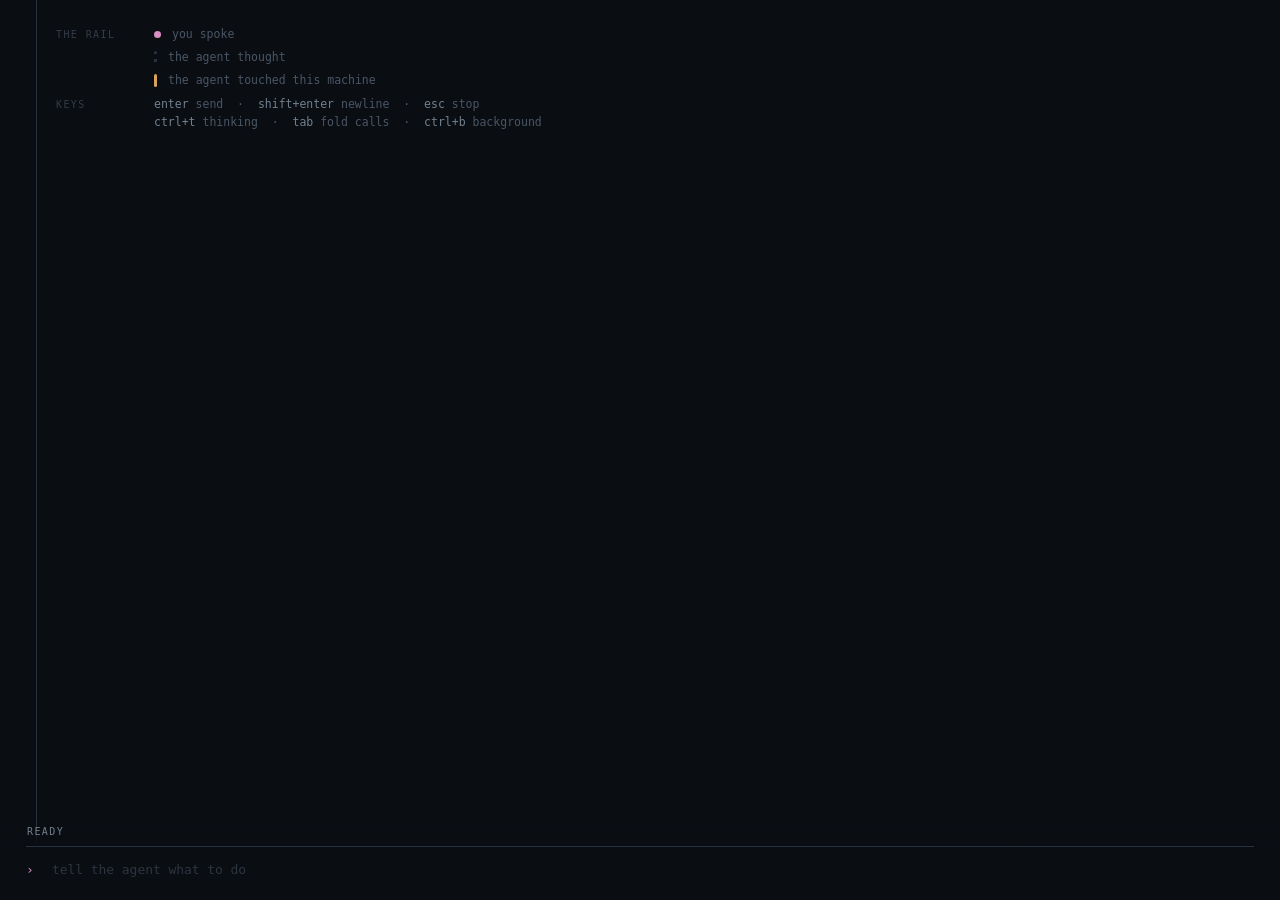
==== go/frontends/bridge/ui/index.html @ f27d3645 "feat(bridge): had claude build demo GUI - WIP" ====
<!doctype html>
<html lang="en">
<head>
<meta charset="utf-8">
<meta name="viewport" content="width=device-width,initial-scale=1">
<meta http-equiv="Content-Security-Policy"
      content="default-src 'none'; script-src 'self' 'unsafe-eval'; style-src 'self'; img-src 'self' data:; connect-src 'none'">
<title>CuaCode</title>
<link rel="stylesheet" href="app.css">
</head>
<body>
  <main id="feed" class="feed" tabindex="-1"></main>

  <footer class="bar">
    <div class="status" id="status"></div>
    <div class="entry">
      <span class="caret" id="caret">&rsaquo;</span>
      <textarea id="input" rows="1" spellcheck="false" autocomplete="off"
                placeholder="tell the agent what to do"></textarea>
    </div>
  </footer>

  <script src="fixture.js"></script>
  <script src="app.js"></script>
</body>
</html>
---- go/frontends/bridge/ui/app.css ----
/* Two media on one surface.
 *
 * The agent's prose is a document: a reading face, a measure, room to breathe.
 * Everything the machine says — what it thought, what it touched, how it went —
 * is an instrument: mono, small, tabular, tight. The user's own messages belong
 * to the instrument half, because a message to an agent is a command, and the
 * one thing a feed has to make obvious is who is speaking.
 *
 * The rail down the left gutter is the signature. It runs unbroken through the
 * whole session, and each block's segment says what kind of time that was:
 * a dot where the human spoke, a dashed line while the agent thought, a solid
 * bar while it was touching this machine. A failed batch leaves its bar red, so
 * a run is searchable by scanning one three-pixel column. */

:root {
  /* Ground: cold and layered rather than black, so a raised surface can be
     raised without a border doing all the work. */
  --ground:   #0a0d12;
  --surface:  #10151d;
  --rail:     #27313f;
  --rule:     #263040;

  --ink:      #c6ced9;
  --ink-dim:  #71808f;
  --ink-mute: #4a5666;
  --ink-lit:  #e8eef6;

  /* deck's semantic hues, pulled down in saturation to sit on a blue ground
     without vibrating against it. Each one still means what it means there. */
  --you:      #d98fc4;  /* the human */
  --amber:    #d9a15c;  /* a batch of calls, while it is still running */
  --amber-lit:#f2c078;
  --cyan:     #5ec8ce;  /* tools that move the machine */
  --blue:     #7fa8f0;  /* tools that look at it */
  --mauve:    #a98fc4;  /* everything else */
  --ok:       #7fc98a;
  --ok-lit:   #a6e5ae;
  --fail:     #e8615f;
  --fail-lit: #ff8b89;
  --code:     #f0b183;

  --mono: ui-monospace, "SF Mono", "Cascadia Mono", "JetBrains Mono", Menlo, Consolas, monospace;
  --read: ui-serif, "New York", "Iowan Old Style", Georgia, "Times New Roman", serif;

  --gutter: 30px;   /* the rail's column */
  --rail-x: 10px;   /* where the line sits inside it */
  --gap:    16px;   /* between blocks; the rail spans it, so the line is unbroken */
  --pad:    26px;
  --measure: 800px; /* one column, so a tool name and its result stay adjacent */
}

* { box-sizing: border-box; }

html, body {
  height: 100%;
  margin: 0;
  background: var(--ground);
  color: var(--ink);
  font: 13px/1.55 var(--mono);
  overflow: hidden;
  -webkit-font-smoothing: antialiased;
  font-variant-numeric: tabular-nums;
}

/* ================================================================= the feed */

.feed {
  height: 100%;
  padding: 26px var(--pad) 140px;
  overflow-y: auto;
  overflow-x: hidden;
  outline: none;
  overflow-anchor: none;
  contain: strict;
  /* Instant, never eased. A feed that is being written to has to land where the
     text is the moment the text arrives; a smooth scroll animates the reader
     toward a position the stream has already left, so the view is permanently a
     few hundred milliseconds behind the thing it is following. */
  scroll-behavior: auto;
  overscroll-behavior: contain;
  -webkit-overflow-scrolling: auto;
  scrollbar-width: thin;
  scrollbar-color: var(--rail) transparent;

  background-image: linear-gradient(var(--rail), var(--rail));
  background-repeat: no-repeat;
  background-size: 1px 100%;
  background-position: calc(var(--pad) + var(--rail-x)) 0;
  background-attachment: local;
}
.feed::-webkit-scrollbar { width: 10px; }
.feed::-webkit-scrollbar-thumb { background: var(--rail); border-radius: 5px; }
.feed::-webkit-scrollbar-thumb:hover { background: var(--rule); }
.feed::-webkit-scrollbar-track { background: transparent; }

/* ================================================================= the rail */

.b {
  position: relative;
  margin: 0 0 var(--gap);
  padding-left: var(--gutter);
  /* No content-visibility here, deliberately. Skipping offscreen blocks needs
     contain-intrinsic-size: auto <len> to remember what each one measured, and
     where that is unsupported every offscreen block collapses to nothing, which
     keeps it offscreen — a feed that empties itself the moment it outgrows the
     window. The feed stays cheap the way it already was: text is appended to an
     existing node rather than re-rendered, so what is already on screen costs
     nothing to keep there. */
  max-width: var(--measure);
}

/* A block marks its own stretch of the rail by painting over it. Nothing here
   reaches past the block's own box, because nothing can. */
.b::before {
  content: "";
  position: absolute;
  left: var(--rail-x);
  top: 0;
  bottom: 0;
  width: 1px;
}

/* A thought is not an action, so its stretch is drawn but not solid. The gaps
   are painted in the ground colour: they have to cover the rail underneath, or
   the dashes would sit on a continuous line and read as solid. */
.b.think::before {
  background: repeating-linear-gradient(
    to bottom, var(--ink-mute) 0 3px, var(--ground) 3px 8px);
}

/* The human spoke here. */
.b.user::after {
  content: "";
  position: absolute;
  left: calc(var(--rail-x) - 3px);
  top: 7px;
  width: 7px;
  height: 7px;
  border-radius: 50%;
  background: var(--you);
}

/* Runtime text, which is neither party talking. */
.b.notice::after {
  content: "";
  position: absolute;
  left: calc(var(--rail-x) - 4px);
  top: 8px;
  width: 9px;
  height: 1px;
  background: var(--ink-mute);
}

/* The machine was being touched for exactly this stretch. Amber and breathing
   while the batch is open; once it closes the colour is the verdict, and a
   failed run stays findable by scrolling past its red. */
.b.calls::before {
  left: calc(var(--rail-x) - 1px);
  width: 3px;
  border-radius: 2px;
  background: var(--ok);
}
.b.calls.open::before { background: var(--amber); animation: breathe 1.9s ease-in-out infinite; }
.b.calls.failed::before { background: var(--fail); }

@keyframes breathe { 0%, 100% { opacity: 0.45; } 50% { opacity: 1; } }

/* ================================================ what the human said */

.b.user {
  color: var(--ink-lit);
  font-size: 13.5px;
  white-space: pre-wrap;
  word-break: break-word;
  letter-spacing: -0.005em;
}

/* ================================================ what the agent thought */

.b.think { color: var(--ink-dim); font-size: 12px; }

.b.think .head {
  font-size: 10px;
  letter-spacing: 0.14em;
  text-transform: uppercase;
  color: var(--ink-mute);
  cursor: default;
  user-select: none;
  padding: 1px 0;
}
.b.think .head:hover { color: var(--ink-dim); }
.b.think .head .cost { letter-spacing: 0.06em; }
.b.think .body {
  white-space: pre-wrap;
  word-break: break-word;
  margin-top: 5px;
  max-width: 74ch;
}
.b.think.folded .body { display: none; }

/* ================================================ what the agent said */

/* The one place on the surface that is a document rather than a readout. */
.b.prose .body {
  font: 15px/1.62 var(--read);
  color: var(--ink);
  max-width: 68ch;
  white-space: pre-wrap;
  word-break: break-word;
  letter-spacing: 0.002em;
}
.b.prose strong { color: var(--ink-lit); font-weight: 600; }
.b.prose em { font-style: italic; }
.b.prose code {
  font: 12.5px/1.4 var(--mono);
  color: var(--code);
  letter-spacing: -0.01em;
}
.b.prose pre {
  font: 12px/1.5 var(--mono);
  background: var(--surface);
  border: 1px solid var(--rail);
  border-left: 2px solid var(--rule);
  border-radius: 0 4px 4px 0;
  padding: 11px 13px;
  margin: 11px 0;
  overflow-x: auto;
  white-space: pre;
  color: var(--ink);
}
.b.prose pre code { color: inherit; font-size: inherit; }

/* ================================================ what the agent did */

.b.calls .head {
  display: flex;
  gap: 12px;
  align-items: baseline;
  font-size: 10px;
  letter-spacing: 0.14em;
  text-transform: uppercase;
  color: var(--amber);
  cursor: default;
  user-select: none;
  padding-bottom: 6px;
}
.b.calls.failed .head { color: var(--fail); }
.b.calls:not(.open):not(.failed) .head { color: var(--ink-mute); }
.b.calls .head .clock {
  margin-left: auto;
  text-transform: none;
  letter-spacing: 0.06em;
  color: var(--ink-mute);
}
.b.calls.folded .rows { display: none; }

.b.calls .rows {
  border-left: 1px solid var(--rail);
  padding-left: 12px;
}

.row {
  display: grid;
  grid-template-columns: 104px minmax(0, 1fr) auto;
  gap: 14px;
  align-items: baseline;
  padding: 2.5px 0;
  font-size: 12px;
}
.row .name { color: var(--mauve); white-space: nowrap; overflow: hidden; text-overflow: ellipsis; }
.row .name.drive { color: var(--cyan); }
.row .name.look  { color: var(--blue); }
.row .arg { color: var(--ink-dim); white-space: nowrap; overflow: hidden; text-overflow: ellipsis; }

/* The result column is the answer to the only question a row asks. */
.row .res { color: var(--ink-mute); transition: color 500ms ease-out; }
.row.ok   .res { color: var(--ok); }
.row.fail .res { color: var(--fail); }
.row.lit.ok   .res { color: var(--ok-lit); }
.row.lit.fail .res { color: var(--fail-lit); }

.row .note {
  grid-column: 2 / -1;
  color: var(--fail);
  font-size: 11.5px;
  line-height: 1.45;
  white-space: pre-wrap;
  word-break: break-word;
  padding: 2px 0 4px;
  opacity: 0.9;
}

/* ================================================================ notices */

.b.notice {
  font-size: 11px;
  letter-spacing: 0.05em;
  color: var(--ink-mute);
}
.b.notice.warn { color: var(--amber); }
.b.notice.err  { color: var(--fail); }
.b.notice.call { color: var(--ink-dim); }

.b.resumed {
  font-size: 10px;
  letter-spacing: 0.18em;
  text-transform: uppercase;
  color: var(--ink-mute);
  border-top: 1px solid var(--rail);
  padding-top: 8px;
  margin-top: 4px;
}

/* ========================================================== the empty state */

/* First run shows the legend for the rail, because the rail is the one thing on
   screen that has to be learned, and there is no better time to teach it than
   when there is nothing else to look at. */
.b.hint { color: var(--ink-mute); font-size: 11.5px; }
.b.hint dl {
  display: grid;
  grid-template-columns: 82px 1fr;
  gap: 7px 16px;
  margin: 0;
  align-items: baseline;
}
.b.hint dt {
  font-size: 10px;
  letter-spacing: 0.14em;
  text-transform: uppercase;
  color: var(--ink-mute);
  opacity: 0.65;
}
.b.hint dd { margin: 0; }
.b.hint .legend { display: grid; gap: 5px; }
.b.hint .legend span { display: flex; align-items: center; gap: 11px; }
.b.hint .legend i {
  display: inline-block;
  width: 3px;
  height: 13px;
  border-radius: 2px;
  flex: none;
}
.b.hint .legend .dot   { background: var(--you); width: 7px; height: 7px; border-radius: 50%; }
.b.hint .legend .think { background: repeating-linear-gradient(to bottom, var(--rail) 0 3px, transparent 3px 8px); }
.b.hint .legend .act   { background: var(--amber); }
.b.hint kbd {
  font: inherit;
  color: var(--ink-dim);
  background: none;
  padding: 0;
}

/* ================================================== the bar at the bottom */

.bar {
  position: fixed;
  left: 0; right: 0; bottom: 0;
  padding: 0 var(--pad) 20px;
  background: linear-gradient(to bottom, rgba(10, 13, 18, 0) 0, var(--ground) 22px);
}

.status {
  display: flex;
  align-items: center;
  gap: 18px;
  height: 22px;
  font-size: 10px;
  letter-spacing: 0.14em;
  text-transform: uppercase;
  color: var(--ink-mute);
  white-space: nowrap;
  overflow: hidden;
  padding: 0 1px 6px;
}
.status .state { color: var(--ink-dim); }
.status .state.busy { color: var(--amber); }
.status .state.err  { color: var(--fail); }
.status .fail { color: var(--fail); }
.status .gap { margin-left: auto; display: flex; align-items: center; gap: 9px; }

/* Segmented, not a smooth bar: a smooth bar is a web progress indicator and
   this is a reading off an instrument. */
.gauge { display: flex; gap: 2px; }
.gauge i {
  width: 4px;
  height: 8px;
  background: var(--rail);
  border-radius: 1px;
}
.gauge i.on { background: var(--cyan); }
.gauge.warm i.on { background: var(--amber); }
.gauge.hot  i.on { background: var(--fail); }

/* The prompt is a command line, not a form field: one rule, one caret, and the
   caret is the focus indicator. */
.entry {
  display: grid;
  grid-template-columns: 14px 1fr;
  gap: 12px;
  align-items: start;
  border-top: 1px solid var(--rail);
  padding-top: 13px;
  transition: border-color 160ms ease;
}
.entry:focus-within { border-top-color: var(--rule); }

.caret {
  color: var(--ink-mute);
  line-height: 1.55;
  transition: color 160ms ease;
}
.entry:focus-within .caret { color: var(--you); }

#input {
  background: none;
  border: 0;
  outline: none;
  resize: none;
  color: var(--ink-lit);
  font: 13px/1.55 var(--mono);
  letter-spacing: -0.005em;
  max-height: 32vh;
  overflow-y: auto;
  padding: 0;
}
#input::placeholder { color: var(--ink-mute); opacity: 0.55; }

/* ============================================================== responsive */

@media (max-width: 620px) {
  :root { --pad: 16px; --gutter: 24px; --rail-x: 7px; }
  .row { grid-template-columns: 84px minmax(0, 1fr) auto; gap: 10px; }
  .b.prose .body { font-size: 14.5px; }
  .b.hint dl { grid-template-columns: 1fr; gap: 4px 0; }
}

@media (prefers-reduced-motion: reduce) {
  .row .res { transition: none; }
  .b.calls.open::before { animation: none; opacity: 0.8; }
}
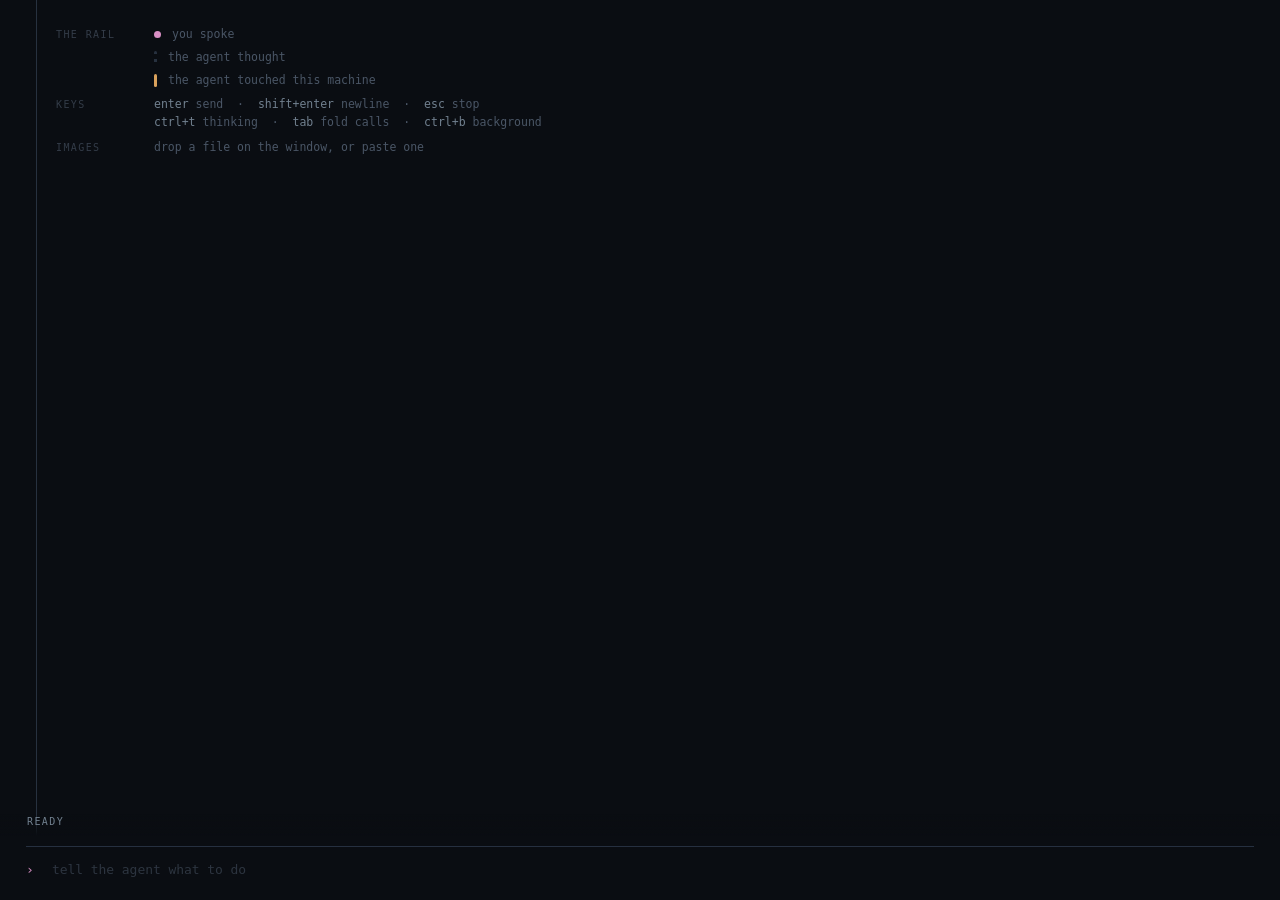
==== commit acacadb3: "feat(frontends): attach images in deck and bridge Both frontends take the same pictures, sharing cor" ====
--- a/go/frontends/bridge/ui/index.html
+++ b/go/frontends/bridge/ui/index.html
@@ -13,6 +13,7 @@
 
   <footer class="bar">
     <div class="status" id="status"></div>
+    <div class="tray" id="tray" hidden></div>
     <div class="entry">
       <span class="caret" id="caret">&rsaquo;</span>
       <textarea id="input" rows="1" spellcheck="false" autocomplete="off"
--- a/go/frontends/bridge/ui/app.css
+++ b/go/frontends/bridge/ui/app.css
@@ -426,6 +426,93 @@
 }
 #input::placeholder { color: var(--ink-mute); opacity: 0.55; }
 
+/* ====================================================== what is attached */
+
+/* The tray sits between the status line and the prompt, because that is the
+   order it reads in: what this machine is doing, what is riding on the next
+   message, then the message. Chips rather than a list — an attachment is one
+   object, and the thumbnail is the only part of it worth space. */
+.tray {
+  display: flex;
+  flex-wrap: wrap;
+  gap: 8px;
+  padding: 0 0 10px;
+}
+
+.chip {
+  display: flex;
+  align-items: center;
+  gap: 8px;
+  padding: 4px 4px 4px 5px;
+  border: 1px solid var(--rail);
+  border-radius: 4px;
+  background: var(--surface);
+  font-size: 11px;
+  color: var(--ink-dim);
+  max-width: 240px;
+}
+.chip img {
+  width: 26px;
+  height: 26px;
+  object-fit: cover;
+  border-radius: 2px;
+  display: block;
+}
+.chip .name {
+  overflow: hidden;
+  text-overflow: ellipsis;
+  white-space: nowrap;
+  color: var(--ink);
+}
+.chip .size { color: var(--ink-mute); }
+
+/* A button, because it does something. Kept quiet until the chip is under the
+   pointer: the tray is read far more often than it is edited. */
+.chip .x {
+  border: 0;
+  background: none;
+  color: var(--ink-mute);
+  font: inherit;
+  cursor: pointer;
+  padding: 0 4px;
+  opacity: 0;
+  transition: opacity 120ms ease, color 120ms ease;
+}
+.chip:hover .x, .chip .x:focus-visible { opacity: 1; }
+.chip .x:hover { color: var(--fail); }
+
+/* The window while a file is over it. A border rather than an overlay: an
+   overlay would cover the conversation the file is being dropped into. */
+body.dropping .entry { border-top-color: var(--you); }
+body.dropping .caret { color: var(--you); }
+
+/* What a sent message carried. Same thumbnails, on the human's side of the
+   rail, so a picture reads as part of what was said rather than as something
+   the agent produced. */
+.b.user .shots {
+  display: flex;
+  flex-wrap: wrap;
+  gap: 8px;
+  margin-top: 8px;
+}
+.b.user .shots img {
+  max-width: 190px;
+  max-height: 150px;
+  border-radius: 3px;
+  border: 1px solid var(--rail);
+  display: block;
+}
+/* A reopened conversation gets the names back and not the pictures — the
+   worker does not re-send megabytes to redraw a thumbnail — so the name is
+   what stands in for one. */
+.b.user .shots .named {
+  font-size: 11px;
+  color: var(--ink-dim);
+  border: 1px solid var(--rail);
+  border-radius: 3px;
+  padding: 4px 7px;
+}
+
 /* ============================================================== responsive */
 
 @media (max-width: 620px) {
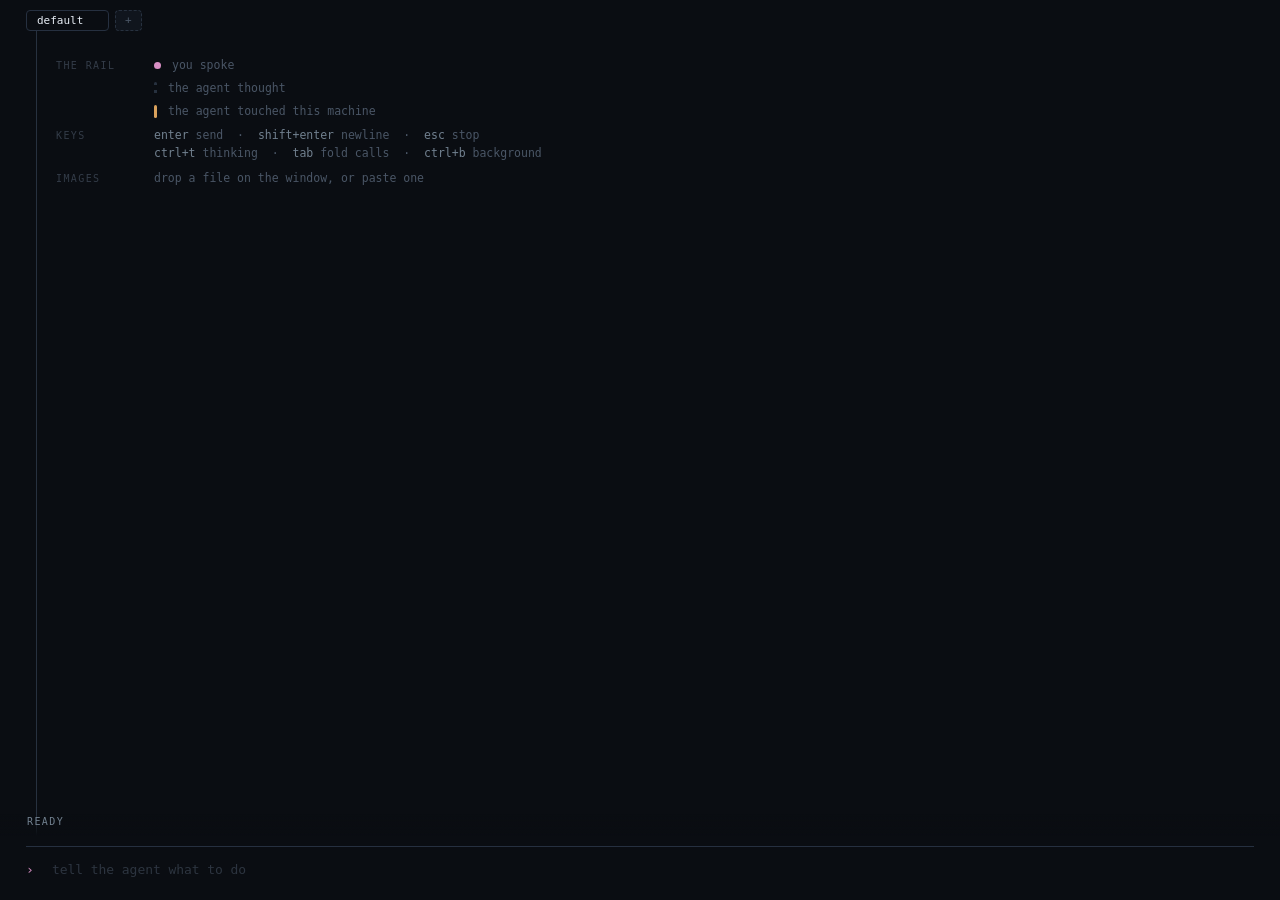
==== commit 9a39bc4a: "feat(bridge): workspace with multiple sessions The GUI ran one worker, so a second task meant closin" ====
--- a/go/frontends/bridge/ui/index.html
+++ b/go/frontends/bridge/ui/index.html
@@ -9,7 +9,8 @@
 <link rel="stylesheet" href="app.css">
 </head>
 <body>
-  <main id="feed" class="feed" tabindex="-1"></main>
+  <header class="tabs" id="tabs"></header>
+  <main id="workspace" class="workspace" tabindex="-1"></main>
 
   <footer class="bar">
     <div class="status" id="status"></div>
--- a/go/frontends/bridge/ui/app.css
+++ b/go/frontends/bridge/ui/app.css
@@ -1,7 +1,7 @@
 /* Two media on one surface.
  *
  * The agent's prose is a document: a reading face, a measure, room to breathe.
- * Everything the machine says — what it thought, what it touched, how it went —
+ * Everything the machine says - what it thought, what it touched, how it went -
  * is an instrument: mono, small, tabular, tight. The user's own messages belong
  * to the instrument half, because a message to an agent is a command, and the
  * one thing a feed has to make obvious is who is speaking.
@@ -62,9 +62,73 @@
   font-variant-numeric: tabular-nums;
 }
 
+body {
+  display: flex;
+  flex-direction: column;
+}
+
+/* ============================================================ the workspace */
+
+/* The tabs sit above the feed; the workspace is the scrollable middle. Each
+   session gets its own .feed inside it, and only the active one is shown. */
+.tabs {
+  flex: none;
+  display: flex;
+  align-items: center;
+  gap: 6px;
+  padding: 10px var(--pad) 0;
+  overflow-x: auto;
+  scrollbar-width: none;
+}
+.tabs::-webkit-scrollbar { display: none; }
+
+.tab {
+  display: flex;
+  align-items: center;
+  gap: 6px;
+  padding: 4px 8px 4px 10px;
+  border: 1px solid var(--rail);
+  border-radius: 4px;
+  background: var(--surface);
+  color: var(--ink-dim);
+  font: 11px/1 var(--mono);
+  cursor: pointer;
+  white-space: nowrap;
+  user-select: none;
+}
+.tab.active {
+  color: var(--ink-lit);
+  border-color: var(--rule);
+  background: var(--ground);
+}
+.tab-x {
+  border: 0;
+  background: none;
+  color: var(--ink-mute);
+  font: inherit;
+  cursor: pointer;
+  padding: 0 2px;
+  opacity: 0;
+  transition: opacity 120ms ease, color 120ms ease;
+}
+.tab:hover .tab-x, .tab-x:focus-visible { opacity: 1; }
+.tab-x:hover { color: var(--fail); }
+.tab.add {
+  border-style: dashed;
+  color: var(--ink-mute);
+  padding: 4px 9px;
+}
+.tab.add:hover { color: var(--ink-dim); border-color: var(--rule); }
+
+.workspace {
+  flex: 1;
+  min-height: 0;
+  position: relative;
+}
+
 /* ================================================================= the feed */
 
-.feed {
+.workspace .feed {
   height: 100%;
   padding: 26px var(--pad) 140px;
   overflow-y: auto;
@@ -88,10 +152,10 @@
   background-position: calc(var(--pad) + var(--rail-x)) 0;
   background-attachment: local;
 }
-.feed::-webkit-scrollbar { width: 10px; }
-.feed::-webkit-scrollbar-thumb { background: var(--rail); border-radius: 5px; }
-.feed::-webkit-scrollbar-thumb:hover { background: var(--rule); }
-.feed::-webkit-scrollbar-track { background: transparent; }
+.workspace .feed::-webkit-scrollbar { width: 10px; }
+.workspace .feed::-webkit-scrollbar-thumb { background: var(--rail); border-radius: 5px; }
+.workspace .feed::-webkit-scrollbar-thumb:hover { background: var(--rule); }
+.workspace .feed::-webkit-scrollbar-track { background: transparent; }
 
 /* ================================================================= the rail */
 
@@ -102,7 +166,7 @@
   /* No content-visibility here, deliberately. Skipping offscreen blocks needs
      contain-intrinsic-size: auto <len> to remember what each one measured, and
      where that is unsupported every offscreen block collapses to nothing, which
-     keeps it offscreen — a feed that empties itself the moment it outgrows the
+     keeps it offscreen - a feed that empties itself the moment it outgrows the
      window. The feed stays cheap the way it already was: text is appended to an
      existing node rather than re-rendered, so what is already on screen costs
      nothing to keep there. */
@@ -430,7 +494,7 @@
 
 /* The tray sits between the status line and the prompt, because that is the
    order it reads in: what this machine is doing, what is riding on the next
-   message, then the message. Chips rather than a list — an attachment is one
+   message, then the message. Chips rather than a list - an attachment is one
    object, and the thumbnail is the only part of it worth space. */
 .tray {
   display: flex;
@@ -502,8 +566,8 @@
   border: 1px solid var(--rail);
   display: block;
 }
-/* A reopened conversation gets the names back and not the pictures — the
-   worker does not re-send megabytes to redraw a thumbnail — so the name is
+/* A reopened conversation gets the names back and not the pictures - the
+   worker does not re-send megabytes to redraw a thumbnail - so the name is
    what stands in for one. */
 .b.user .shots .named {
   font-size: 11px;
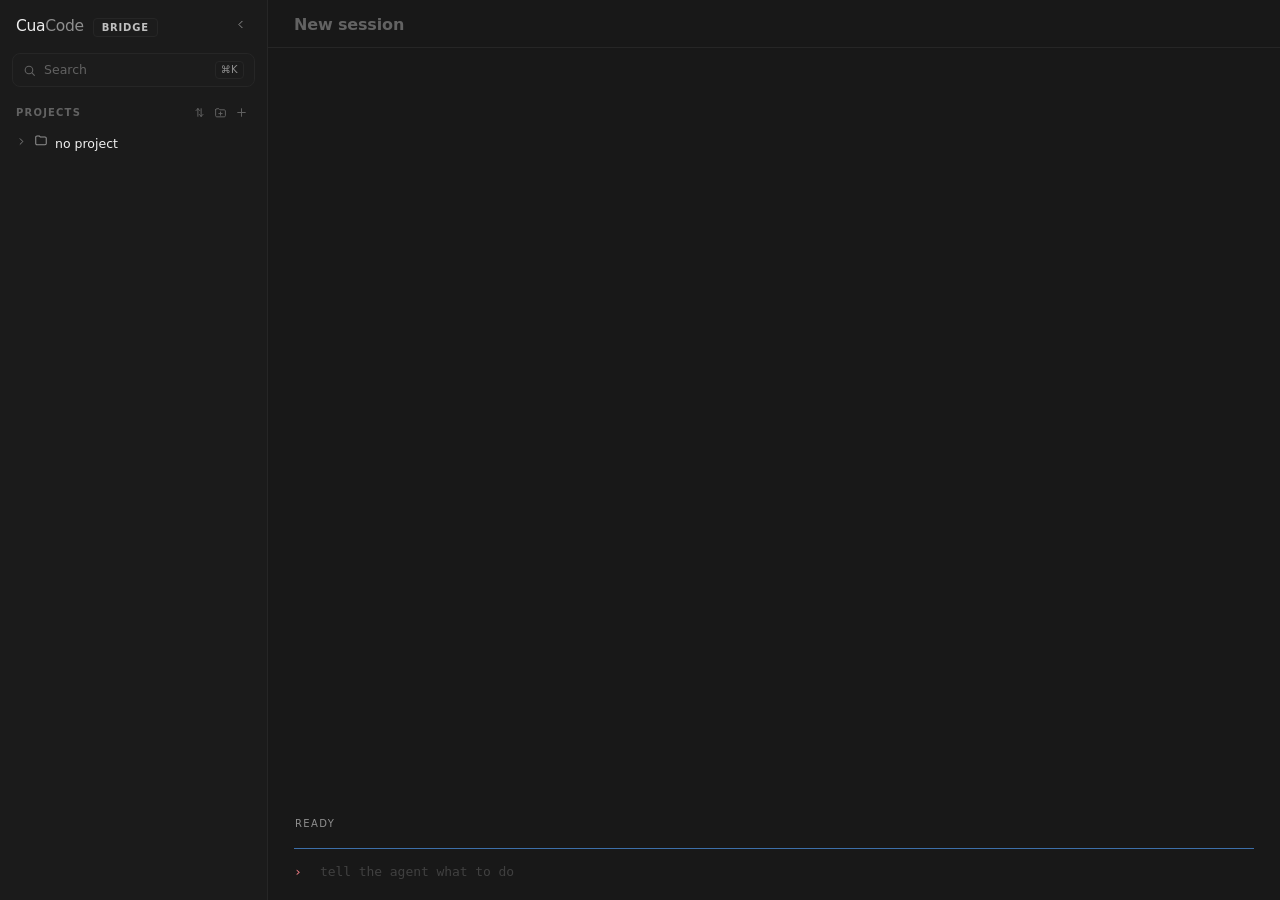
==== commit a5ee8a8e: "feat(bridge): project tree, palette, archive trash in the page The tab strip becomes a tree: session" ====
--- a/go/frontends/bridge/ui/index.html
+++ b/go/frontends/bridge/ui/index.html
@@ -9,18 +9,63 @@
 <link rel="stylesheet" href="app.css">
 </head>
 <body>
-  <header class="tabs" id="tabs"></header>
-  <main id="workspace" class="workspace" tabindex="-1"></main>
+  <aside class="side">
+    <div class="brand">
+      <span class="brand-word">Cua<em>Code</em></span>
+      <span class="pill">Bridge</span>
+      <button class="side-toggle" id="sidetoggle" title="collapse sidebar">
+        <svg viewBox="0 0 24 24"><path d="M15 6l-6 6 6 6"/></svg>
+      </button>
+    </div>
+    <div class="search" id="search" title="search - cmd+K">
+      <svg viewBox="0 0 24 24"><circle cx="11" cy="11" r="7"/><path d="M21 21l-4.5-4.5"/></svg>
+      <span class="search-word">Search</span>
+      <span class="kbd">&#8984;K</span>
+    </div>
+    <div class="secthead">
+      <span class="sectlabel">Projects</span>
+      <span class="secticons">
+        <button class="icon" id="projsort" title="sort sessions: recency / name">
+          <svg viewBox="0 0 24 24"><path d="M9 19V5M9 5L5.5 8.5M9 5l3.5 3.5"/><path d="M15 5v14M15 19l-3.5-3.5M15 19l3.5-3.5"/></svg>
+        </button>
+        <button class="icon" id="projadd" title="open project">
+          <svg viewBox="0 0 24 24"><path d="M3 7c0-1.1.9-2 2-2h4l2 2h8c1.1 0 2 .9 2 2v9c0 1.1-.9 2-2 2H5c-1.1 0-2-.9-2-2V7z"/><path d="M12 11v6M9 14h6"/></svg>
+        </button>
+        <button class="icon" id="projnew" title="new session">
+          <svg viewBox="0 0 24 24"><path d="M12 5v14M5 12h14"/></svg>
+        </button>
+      </span>
+    </div>
+    <nav class="tree" id="tree" aria-label="projects and sessions"></nav>
+  </aside>
 
-  <footer class="bar">
-    <div class="status" id="status"></div>
-    <div class="tray" id="tray" hidden></div>
-    <div class="entry">
-      <span class="caret" id="caret">&rsaquo;</span>
-      <textarea id="input" rows="1" spellcheck="false" autocomplete="off"
-                placeholder="tell the agent what to do"></textarea>
+  <main class="main">
+    <header class="top">
+      <span class="name" id="sessname"></span>
+      <span class="tag" id="project" hidden></span>
+    </header>
+    <div id="workspace" class="workspace" tabindex="-1"></div>
+    <footer class="bar">
+      <div class="status" id="status"></div>
+      <div class="tray" id="tray" hidden></div>
+      <div class="entry">
+        <span class="caret" id="caret">&rsaquo;</span>
+        <textarea id="input" rows="1" spellcheck="false" autocomplete="off"
+                  placeholder="tell the agent what to do"></textarea>
+      </div>
+    </footer>
+  </main>
+
+  <div class="veil" id="veil" hidden>
+    <div class="palette" role="dialog" aria-label="command palette">
+      <div class="p-find">
+        <svg viewBox="0 0 24 24"><circle cx="11" cy="11" r="7"/><path d="M21 21l-4.5-4.5"/></svg>
+        <input id="pq" placeholder="Search sessions, projects, actions" spellcheck="false" autocomplete="off">
+        <span class="kbd">esc</span>
+      </div>
+      <div class="p-rows" id="prows"></div>
     </div>
-  </footer>
+  </div>
 
   <script src="fixture.js"></script>
   <script src="app.js"></script>
--- a/go/frontends/bridge/ui/app.css
+++ b/go/frontends/bridge/ui/app.css
@@ -1,52 +1,45 @@
-/* Two media on one surface.
+/* Tokens and the chrome: sidebar, tree, status bar, tray, prompt.
  *
- * The agent's prose is a document: a reading face, a measure, room to breathe.
- * Everything the machine says - what it thought, what it touched, how it went -
- * is an instrument: mono, small, tabular, tight. The user's own messages belong
- * to the instrument half, because a message to an agent is a command, and the
- * one thing a feed has to make obvious is who is speaking.
- *
- * The rail down the left gutter is the signature. It runs unbroken through the
- * whole session, and each block's segment says what kind of time that was:
- * a dot where the human spoke, a dashed line while the agent thought, a solid
- * bar while it was touching this machine. A failed batch leaves its bar red, so
- * a run is searchable by scanning one three-pixel column. */
+ * The feed is deliberately bare. The previous chat design - the left-gutter
+ * rail, the serif document half, the instrument rows - was dropped, and no
+ * replacement design exists yet. Blocks render raw and carry machinery only:
+ * scroll, pin, fold, select. Each block keeps its kind as a class
+ * (.b.user/.prose/.think/.calls/.notice) so the next design can hook classes
+ * without touching app.js. */
 
 :root {
-  /* Ground: cold and layered rather than black, so a raised surface can be
-     raised without a border doing all the work. */
-  --ground:   #0a0d12;
-  --surface:  #10151d;
-  --rail:     #27313f;
-  --rule:     #263040;
-
-  --ink:      #c6ced9;
-  --ink-dim:  #71808f;
-  --ink-mute: #4a5666;
-  --ink-lit:  #e8eef6;
-
-  /* deck's semantic hues, pulled down in saturation to sit on a blue ground
-     without vibrating against it. Each one still means what it means there. */
-  --you:      #d98fc4;  /* the human */
-  --amber:    #d9a15c;  /* a batch of calls, while it is still running */
-  --amber-lit:#f2c078;
-  --cyan:     #5ec8ce;  /* tools that move the machine */
-  --blue:     #7fa8f0;  /* tools that look at it */
-  --mauve:    #a98fc4;  /* everything else */
-  --ok:       #7fc98a;
-  --ok-lit:   #a6e5ae;
-  --fail:     #e8615f;
-  --fail-lit: #ff8b89;
-  --code:     #f0b183;
-
+  /* Ground: four blacks a step apart. The sidebar sits a hair above the
+     canvas, a raised tile sits a hair under the border, and the hairline does
+     the separating. Nothing here is pure black; nothing here is warm. */
+  --bg:      #181818;  /* canvas */
+  --surface: #1b1b1b;  /* the sidebar, code, chips */
+  --raised:  #1c1c1c;  /* a resting tile, a pill */
+  --lit:     #232323;  /* what is being used right now */
+  --edge:    #262626;  /* every hairline and border */
+
+  --ink:      #e3e3e3;  /* text */
+  --ink-soft: #c0c0c0;  /* secondary text */
+  --ink-dim:  #8f8f8f;  /* labels, results, arguments */
+  --ink-mute: #626262;  /* chrome that must be felt rather than read */
+  --ink-max:  #f0f0f0;  /* what is active or emphasised */
+
+  /* One accent, and it belongs to interaction: focus, selection, volume.
+     Everything else on the surface is grey, or is a verdict. */
+  --accent: #3d6fa9;
+
+  /* Verdicts: the human is rose, a running batch is amber, good is green,
+     bad is red - the same red as the window's close light. */
+  --you:   #ef7d85;
+  --amber: #e0a35e;
+  --ok:    #42b06b;
+  --err:   #ff5c62;
+
+  --ui:   -apple-system, BlinkMacSystemFont, "SF Pro Text", "Segoe UI", system-ui, sans-serif;
   --mono: ui-monospace, "SF Mono", "Cascadia Mono", "JetBrains Mono", Menlo, Consolas, monospace;
-  --read: ui-serif, "New York", "Iowan Old Style", Georgia, "Times New Roman", serif;
-
-  --gutter: 30px;   /* the rail's column */
-  --rail-x: 10px;   /* where the line sits inside it */
-  --gap:    16px;   /* between blocks; the rail spans it, so the line is unbroken */
+
+  --side-w: 268px;  /* the sidebar */
+  --gap:    16px;   /* between blocks */
   --pad:    26px;
-  --measure: 800px; /* one column, so a tool name and its result stay adjacent */
 }
 
 * { box-sizing: border-box; }
@@ -54,7 +47,7 @@
 html, body {
   height: 100%;
   margin: 0;
-  background: var(--ground);
+  background: var(--bg);
   color: var(--ink);
   font: 13px/1.55 var(--mono);
   overflow: hidden;
@@ -64,62 +57,604 @@
 
 body {
   display: flex;
+  cursor: default;
+  /* Chrome is not a document: nothing outside the feed selects, so a drag
+     that starts on a label or a tile never grabs text. The feed hands it
+     back block by block, below. */
+  -webkit-user-select: none;
+  user-select: none;
+}
+
+::selection { background: rgba(61, 111, 169, 0.45); color: var(--ink-max); }
+
+/* ================================================================== sidebar */
+
+/* The chrome. The title row and the dock. */
+
+/* The rail: the sidebar collapsed to its icons. Set sizes only - 268px out,
+   88px in - and the user never drags a handle; below 800px the window forces
+   the rail, because the tree has no room to be a tree. 88 is not 76 for a
+   reason: the traffic lights (their park spot + the 10px inset from
+   titlebar_darwin.go) span to ~83px, and AppKit paints over the page - a
+   narrower rail clips them. */
+.side.rail { width: 88px; }
+.side.rail .brand-word, .side.rail .pill,
+.side.rail .secthead { display: none; }
+.side.rail .brand { padding: 12px 0 10px; justify-content: center; }
+/* Native lights park over the rail's top: the brand row becomes the lights
+   strip and the toggle drops below it - AppKit's buttons paint over the page,
+   so an overlap is a hidden toggle, not a layered one. */
+body.native .side.rail { position: relative; }
+body.native .side.rail .brand { height: 28px; padding: 0; }
+body.native .side.rail .side-toggle {
+  position: absolute;
+  top: 34px;
+  left: 50%;
+  transform: translateX(-50%);
+  margin: 0;
+}
+.side.rail .search { margin: 2px 8px 8px; padding: 7px; justify-content: center; }
+body.native .side.rail .search { margin-top: 26px; }  /* clears the toggle below the lights strip */
+.side.rail .search .search-word, .side.rail .search .kbd { display: none; }
+
+.railrow {
+  position: relative;
+  display: flex;
+  align-items: center;
+  justify-content: center;
+  width: calc(100% - 12px);
+  height: 34px;
+  margin: 1px 6px;
+  border: 0;
+  border-radius: 6px;
+  background: none;
+  color: var(--ink-dim);
+  cursor: pointer;
+  transition: background 120ms ease;
+}
+.railrow:hover { background: var(--raised); }
+.railrow.cur { color: var(--ink-max); background: var(--raised); }
+.railrow .ic svg { width: 16px; height: 16px; fill: none; stroke: currentColor; stroke-width: 1.8; stroke-linecap: round; stroke-linejoin: round; }
+.railrow .dot { position: absolute; right: 10px; top: 50%; transform: translateY(-50%); }
+
+/* The details editor: icon then name, with the tint swatches under them. The
+   tree is frozen while it is up. */
+.projedit {
+  display: flex;
+  flex-wrap: wrap;
+  gap: 4px;
+  margin: 1px 8px;
+  padding: 2px 4px;
+}
+.projedit input {
+  border: 1px solid var(--edge);
+  border-radius: 5px;
+  background: var(--raised);
+  color: var(--ink-max);
+  font: 400 12px/1.2 var(--ui);
+  padding: 4px 6px;
+  outline: none;
+  -webkit-user-select: text;
+  user-select: text;
+}
+.projedit input:focus { border-color: var(--lit); }
+.pe-icon { width: 34px; text-align: center; }
+.pe-name { flex: 1; min-width: 0; }
+.pe-swatches { flex-basis: 100%; display: flex; gap: 3px; padding: 1px 0 2px; }
+.pe-sw, .pe-up {
+  width: 16px;
+  height: 16px;
+  border: 1px solid transparent;
+  border-radius: 50%;
+  background: none;
+  cursor: pointer;
+  padding: 0;
+  display: grid;
+  place-items: center;
+}
+.pe-sw:hover, .pe-up:hover { border-color: var(--edge); }
+.pe-sw.sel { border-color: var(--ink-soft); }
+.pe-save, .pe-drop {
+  flex: none;
+  width: 20px;
+  height: 20px;
+  border: 0;
+  border-radius: 5px;
+  background: var(--raised);
+  color: var(--ink-dim);
+  cursor: pointer;
+  display: grid;
+  place-items: center;
+  align-self: center;
+}
+.pe-save svg, .pe-drop svg { width: 11px; height: 11px; fill: none; stroke: currentColor; stroke-width: 2; stroke-linecap: round; stroke-linejoin: round; }
+.pe-save:hover { color: var(--ok); }
+.pe-drop:hover { color: var(--err); }
+.pe-up {
+  color: var(--ink-mute);
+  overflow: hidden;
+  background-size: cover;
+  background-position: center;
+}
+.pe-up svg { width: 11px; height: 11px; fill: none; stroke: currentColor; stroke-width: 1.8; stroke-linecap: round; stroke-linejoin: round; }
+.pe-up:hover { color: var(--ink-soft); }
+
+/* The gradient circles: six two-stop ramps, the editor's default icons.
+   Muted on purpose - jewelry on the dark ground, not candy; same names as
+   the icon values ("grad:<n>"), an unknown number falls back to plain ink. */
+.projicon-grad { width: 15px; height: 15px; border-radius: 50%; flex: none; }
+.projicon-img { width: 15px; height: 15px; border-radius: 4px; flex: none; object-fit: cover; }
+.projicon-grad.grad-1, .pe-sw.grad-1 { background: linear-gradient(135deg, #c98052, #a34e46); }
+.projicon-grad.grad-2, .pe-sw.grad-2 { background: linear-gradient(135deg, #5892c4, #3f6fa8); }
+.projicon-grad.grad-3, .pe-sw.grad-3 { background: linear-gradient(135deg, #6fae7f, #4c8a63); }
+.projicon-grad.grad-4, .pe-sw.grad-4 { background: linear-gradient(135deg, #a687c9, #7b64a6); }
+.projicon-grad.grad-5, .pe-sw.grad-5 { background: linear-gradient(135deg, #cfae6e, #a5854e); }
+.projicon-grad.grad-6, .pe-sw.grad-6 { background: linear-gradient(135deg, #c67f8a, #9e5563); }
+
+/* The collapse toggle, always visible - it is the only way back from the
+   rail, and the chevron flips with the state. */
+.side-toggle {
+  margin-left: auto;
+  border: 0;
+  border-radius: 4px;
+  background: none;
+  color: var(--ink-dim);
+  padding: 2px 4px;
+  cursor: pointer;
+  display: grid;
+  place-items: center;
+  transition: color 120ms ease, background 120ms ease, transform 120ms ease;
+}
+.side-toggle svg {
+  width: 13px;
+  height: 13px;
+  fill: none;
+  stroke: currentColor;
+  stroke-width: 1.8;
+  stroke-linecap: round;
+  stroke-linejoin: round;
+}
+.side-toggle:hover { color: var(--ink-soft); background: var(--raised); }
+.side.rail .side-toggle { margin-left: 0; color: var(--ink-soft); }
+.side.rail .side-toggle svg { transform: rotate(180deg); width: 14px; height: 14px; }
+
+.side {
+  flex: none;
+  width: var(--side-w);
+  background: var(--surface);
+  border-right: 1px solid var(--edge);
+  display: flex;
   flex-direction: column;
 }
 
-/* ============================================================ the workspace */
+.brand {
+  flex: none;
+  display: flex;
+  align-items: baseline;
+  gap: 9px;
+  padding: 16px 16px 14px;
+  user-select: none;
+}
+
+/* Where the host gave its bar to the page, the native lights sit on this row,
+   stepped 10px right and 8px down from macOS's parking spot - titlebar_darwin.go
+   holds those two numbers, change them together. The row's top padding sets the
+   wordmark's centre on the lights' centreline. */
+body.native .brand { padding: 17px 16px 11px 96px; }
+
+/* Cua Code - the wordmark reads as one word set in two voices. */
+.brand-word {
+  font: 400 15.5px/1.1 var(--ui);
+  letter-spacing: -0.02em;
+  color: var(--ink-max);
+}
+.brand-word em {
+  font-style: normal;
+  color: var(--ink-dim);
+}
+
+.pill {
+  font: 600 10px/1 var(--ui);
+  letter-spacing: 0.08em;
+  text-transform: uppercase;
+  color: var(--ink-soft);
+  background: var(--raised);
+  border: 1px solid var(--edge);
+  border-radius: 4px;
+  padding: 4px 8px 3px;
+}
+
+/* --------------------------------------------------- search and section head */
+
+/* The search row is a stub until the cmd+K palette exists; it reads as a
+   control so the palette has a place to land. */
+.search {
+  flex: none;
+  display: flex;
+  align-items: center;
+  gap: 8px;
+  margin: 2px 12px 10px;
+  padding: 7px 10px;
+  border: 1px solid var(--edge);
+  border-radius: 8px;
+  background: var(--raised);
+  color: var(--ink-mute);
+  cursor: default;
+}
+.search svg {
+  flex: none;
+  width: 13px;
+  height: 13px;
+  fill: none;
+  stroke: currentColor;
+  stroke-width: 2;
+  stroke-linecap: round;
+}
+.search .search-word { font: 400 12.5px/1 var(--ui); }
+.search .kbd {
+  margin-left: auto;
+  font: 500 10px/1 var(--ui);
+  letter-spacing: 0.04em;
+  color: var(--ink-dim);
+  background: var(--surface);
+  border: 1px solid var(--edge);
+  border-radius: 4px;
+  padding: 3px 5px;
+}
+
+.secthead {
+  flex: none;
+  display: flex;
+  align-items: center;
+  padding: 6px 16px 4px;
+}
+.sectlabel {
+  font: 600 10px/1 var(--ui);
+  letter-spacing: 0.12em;
+  text-transform: uppercase;
+  color: var(--ink-mute);
+}
+.secticons { margin-left: auto; display: flex; gap: 2px; }
+.secticons .icon {
+  border: 0;
+  background: none;
+  padding: 3px;
+  border-radius: 5px;
+  color: var(--ink-mute);
+  cursor: pointer;
+  display: grid;
+  place-items: center;
+}
+.secticons .icon svg {
+  width: 13px;
+  height: 13px;
+  fill: none;
+  stroke: currentColor;
+  stroke-width: 1.8;
+  stroke-linecap: round;
+  stroke-linejoin: round;
+}
+.secticons .icon:hover { color: var(--ink-soft); background: var(--lit); }
+#projadd { cursor: default; }  /* a stub until a new-project surface exists */
+
+/* ------------------------------------------------------------- the tree */
+
+.tree {
+  flex: 1;
+  min-height: 0;
+  overflow-y: auto;
+  overscroll-behavior: contain;
+  padding: 2px 0 14px;
+  /* Overlay scroll: the native bar is too heavy for a tree this quiet. The
+     thumb only paints while the pointer is on the sidebar, and floats inset
+     from the edge on a transparent track. */
+  scrollbar-width: thin;
+  scrollbar-color: transparent transparent;
+}
+.side:hover .tree { scrollbar-color: #2e2e2e transparent; }
+.tree::-webkit-scrollbar { width: 9px; }
+.tree::-webkit-scrollbar-thumb {
+  background: transparent;
+  border-radius: 5px;
+  border: 3px solid transparent;
+  background-clip: padding-box;
+}
+.side:hover .tree::-webkit-scrollbar-thumb {
+  background: #2e2e2e;
+  background-clip: padding-box;
+}
+
+.projhead {
+  position: relative;
+  display: flex;
+  align-items: center;
+  gap: 7px;
+  height: 28px;
+  margin: 1px 8px;
+  padding: 0 8px;
+  border-radius: 6px;
+  cursor: default;
+  user-select: none;
+}
+.projhead:hover { background: var(--raised); }
+.projhead .ic { flex: none; color: var(--ink-dim); }
+.projhead .ic svg {
+  width: 14px;
+  height: 14px;
+  fill: none;
+  stroke: currentColor;
+  stroke-width: 1.8;
+  stroke-linecap: round;
+  stroke-linejoin: round;
+}
+.projhead .ic.chev svg { width: 11px; height: 11px; transition: transform 120ms ease; }
+.projhead.open .ic.chev svg { transform: rotate(90deg); }
+.projname {
+  font: 500 12.5px/1.2 var(--ui);
+  color: var(--ink-max);
+  overflow: hidden;
+  text-overflow: ellipsis;
+  white-space: nowrap;
+}
+
+/* The head's tools: one cluster riding the right end, packed tight, so a
+   group that lacks a tool leaves no hole where it would have been. Reveals
+   on the head's hover - except the pin, which stays visible while set. */
+.projhead-tools {
+  position: absolute;
+  right: 6px;
+  top: 50%;
+  transform: translateY(-50%);
+  display: flex;
+  gap: 2px;
+}
+.projhead-tools button {
+  border: 0;
+  border-radius: 4px;
+  background: none;
+  color: var(--ink-mute);
+  padding: 2px 4px;
+  cursor: pointer;
+  display: grid;
+  place-items: center;
+  opacity: 0;
+  transition: opacity 120ms ease, color 120ms ease;
+}
+.projhead-tools button svg {
+  width: 12px;
+  height: 12px;
+  fill: none;
+  stroke: currentColor;
+  stroke-width: 1.8;
+  stroke-linecap: round;
+  stroke-linejoin: round;
+}
+.projhead:hover .projhead-tools button,
+.projhead-tools button:focus-visible { background: var(--raised); opacity: 1; }
+.projhead-tools button:hover { color: var(--ink-soft); }
+.projhead-tools .projhead-new:hover { color: var(--ok); }
+/* A pin the user set stays visible: it is state, not an affordance - the
+   group really is pinned, and the head says so without a hover. */
+.projhead-tools .projhead-pin.on { color: var(--ink-max); opacity: 1; }
+
+/* A custom project icon (one emoji) rides where the folder glyph would. */
+.projicon {
+  flex: none;
+  font: 400 13px/1 var(--ui);
+  color: var(--ink-max);
+}
+
+/* One row per session. The dot is a notification, not a label: amber and
+   breathing while that session's worker is busy, green when a run finished
+   there and nobody has looked since, and off the rest of the time - an old
+   conversation is not news. */
+.srow {
+  position: relative;
+  display: flex;
+  align-items: center;
+  gap: 8px;
+  height: 27px;
+  margin: 1px 8px 1px 26px;
+  padding: 0 8px 0 6px;
+  border-radius: 6px;
+  cursor: default;
+  user-select: none;
+}
+.srow:hover { background: var(--raised); }
+.srow.sel { background: var(--lit); }
+
+/* The "+ new session" row under a picked project that has no sessions yet. */
+.srow.newrow { border: 0; background: none; cursor: pointer; text-align: left; width: calc(100% - 34px); }
+.srow.newrow .srow-title { color: var(--ink-mute); }
+.srow.newrow:hover { background: var(--raised); }
+.srow.newrow:hover .srow-title { color: var(--ink-soft); }
+
+.dot {
+  flex: none;
+  width: 6px;
+  height: 6px;
+  border-radius: 50%;
+  background: var(--ok);
+  opacity: 0.85;
+}
+.dot.off { visibility: hidden; }
+.dot.busy {
+  background: var(--amber);
+  opacity: 1;
+  animation: breathe 1.9s ease-in-out infinite;
+}
+@keyframes breathe { 0%, 100% { opacity: 0.45; } 50% { opacity: 1; } }
+
+.srow-title {
+  font: 400 12.5px/1.2 var(--ui);
+  color: var(--ink-soft);
+  overflow: hidden;
+  text-overflow: ellipsis;
+  white-space: nowrap;
+}
+.srow.sel .srow-title { color: var(--ink-max); font-weight: 500; }
+.when {
+  flex: none;
+  margin-left: auto;
+  font: 400 10.5px/1 var(--ui);
+  color: var(--ink-mute);
+}
+.srow.sel .when { color: var(--ink-soft); }
+
+/* Close a live session; archive rows have nothing to close. */
+.srow-x {
+  position: absolute;
+  right: 7px;
+  top: 50%;
+  transform: translateY(-50%);
+  border: 0;
+  border-radius: 4px;
+  background: none;
+  color: var(--ink-mute);
+  font: 12px/1 var(--mono);
+  padding: 1px 4px 2px;
+  cursor: pointer;
+  opacity: 0;
+  transition: opacity 120ms ease, color 120ms ease;
+}
+.srow:hover .srow-x { background: var(--raised); }
+.srow.sel:hover .srow-x { background: var(--lit); }
+.srow:hover .srow-x, .srow-x:focus-visible { opacity: 1; }
+.srow-x:hover { color: var(--err); }
+
+/* Pin: the button rides over the time's right end like the x; a set pin
+   stays visible - it is state, not an affordance - and persists with the
+   conversation (a ts on the meta via session.pin). */
+.srow-pin {
+  position: absolute;
+  right: 24px;
+  top: 50%;
+  transform: translateY(-50%);
+  border: 0;
+  border-radius: 4px;
+  color: var(--ink-mute);
+  padding: 2px 4px;
+  cursor: pointer;
+  display: grid;
+  place-items: center;
+  opacity: 0;
+  transition: opacity 120ms ease, color 120ms ease;
+}
+.srow-pin svg {
+  width: 12px;
+  height: 12px;
+  fill: none;
+  stroke: currentColor;
+  stroke-width: 1.8;
+  stroke-linecap: round;
+  stroke-linejoin: round;
+}
+.srow:hover .srow-pin { background: var(--raised); }
+.srow.sel:hover .srow-pin { background: var(--lit); }
+.srow:hover .srow-pin, .srow-pin:focus-visible { opacity: 1; }
+.srow-pin:hover { color: var(--ink-soft); }
+.srow-pin.on { color: var(--ink-max); opacity: 1; }
+
+/* The trash can, on archive rows only (a live row's button is the x, which
+   sits in this slot): out of the tree, not out of the world - the folder
+   moves to the store's archive and comes back by moving it in. */
+.srow-trash {
+  position: absolute;
+  right: 7px;
+  top: 50%;
+  transform: translateY(-50%);
+  border: 0;
+  border-radius: 4px;
+  background: none;
+  color: var(--ink-mute);
+  padding: 2px 4px;
+  cursor: pointer;
+  display: grid;
+  place-items: center;
+  opacity: 0;
+  transition: opacity 120ms ease, color 120ms ease;
+}
+.srow-trash svg {
+  width: 12px;
+  height: 12px;
+  fill: none;
+  stroke: currentColor;
+  stroke-width: 1.8;
+  stroke-linecap: round;
+  stroke-linejoin: round;
+}
+.srow:hover .srow-trash { background: var(--raised); }
+.srow.sel:hover .srow-trash { background: var(--lit); }
+.srow:hover .srow-trash, .srow-trash:focus-visible { opacity: 1; }
+.srow-trash:hover { color: var(--err); }
+.srow-trash:disabled { opacity: 0; pointer-events: none; }
+
+.showmore {
+  border: 0;
+  background: none;
+  display: block;
+  margin: 3px 8px 1px 26px;
+  padding: 4px 8px;
+  border-radius: 6px;
+  font: 400 11.5px/1 var(--ui);
+  color: var(--ink-mute);
+  cursor: pointer;
+  text-align: left;
+}
+.showmore:hover { color: var(--ink-soft); background: var(--raised); }
+
+/* ================================================================= the navbar */
+
+/* The strip above the feed: which session is on screen, and what it works on.
+   The name is the conversation's own, the same one the window title carries;
+   the tag is the directory the app was launched from. Display only - the strip
+   sits under the invisible titlebar, so its top edge drags the window. */
+.top {
+  flex: none;
+  display: flex;
+  align-items: center;
+  gap: 10px;
+  padding: 15px var(--pad) 13px;
+  border-bottom: 1px solid var(--edge);
+  user-select: none;
+}
+
+.top .name {
+  font: 700 16px/1.2 var(--ui);
+  letter-spacing: -0.01em;
+  color: var(--ink-max);
+  overflow: hidden;
+  text-overflow: ellipsis;
+  white-space: nowrap;
+}
+
+/* No name yet: held open by the placeholder so the strip does not jump when
+   the first name lands. */
+.top .name.empty { color: var(--ink-mute); }
+
+/* The project tag, the same voice as the brand's pill a step smaller. */
+.top .tag {
+  flex: none;
+  font: 600 10.5px/1 var(--ui);
+  letter-spacing: 0.02em;
+  color: var(--ink-soft);
+  background: var(--raised);
+  border: 1px solid var(--edge);
+  border-radius: 4px;
+  padding: 4px 8px;
+}
+
+/* ================================================================== the main */
+
+.main {
+  flex: 1;
+  min-width: 0;
+  display: flex;
+  flex-direction: column;
+}
 
 /* The tabs sit above the feed; the workspace is the scrollable middle. Each
    session gets its own .feed inside it, and only the active one is shown. */
-.tabs {
-  flex: none;
-  display: flex;
-  align-items: center;
-  gap: 6px;
-  padding: 10px var(--pad) 0;
-  overflow-x: auto;
-  scrollbar-width: none;
-}
-.tabs::-webkit-scrollbar { display: none; }
-
-.tab {
-  display: flex;
-  align-items: center;
-  gap: 6px;
-  padding: 4px 8px 4px 10px;
-  border: 1px solid var(--rail);
-  border-radius: 4px;
-  background: var(--surface);
-  color: var(--ink-dim);
-  font: 11px/1 var(--mono);
-  cursor: pointer;
-  white-space: nowrap;
-  user-select: none;
-}
-.tab.active {
-  color: var(--ink-lit);
-  border-color: var(--rule);
-  background: var(--ground);
-}
-.tab-x {
-  border: 0;
-  background: none;
-  color: var(--ink-mute);
-  font: inherit;
-  cursor: pointer;
-  padding: 0 2px;
-  opacity: 0;
-  transition: opacity 120ms ease, color 120ms ease;
-}
-.tab:hover .tab-x, .tab-x:focus-visible { opacity: 1; }
-.tab-x:hover { color: var(--fail); }
-.tab.add {
-  border-style: dashed;
-  color: var(--ink-mute);
-  padding: 4px 9px;
-}
-.tab.add:hover { color: var(--ink-dim); border-color: var(--rule); }
-
 .workspace {
   flex: 1;
   min-height: 0;
@@ -128,300 +663,58 @@
 
 /* ================================================================= the feed */
 
+/* Bare on purpose: the chat ui around it was dropped and no replacement
+   design exists yet. What is here is machinery - scroll, pin, fold, select -
+   plus one class per block kind for the next design to hook. */
 .workspace .feed {
   height: 100%;
-  padding: 26px var(--pad) 140px;
+  padding: 26px var(--pad) 30px;
   overflow-y: auto;
   overflow-x: hidden;
   outline: none;
   overflow-anchor: none;
   contain: strict;
-  /* Instant, never eased. A feed that is being written to has to land where the
-     text is the moment the text arrives; a smooth scroll animates the reader
-     toward a position the stream has already left, so the view is permanently a
-     few hundred milliseconds behind the thing it is following. */
+  /* Instant, never eased. A feed that is being written to has to land where
+     the text is the moment the text arrives; a smooth scroll animates the
+     reader toward a position the stream has already left. */
   scroll-behavior: auto;
   overscroll-behavior: contain;
   -webkit-overflow-scrolling: auto;
   scrollbar-width: thin;
-  scrollbar-color: var(--rail) transparent;
-
-  background-image: linear-gradient(var(--rail), var(--rail));
-  background-repeat: no-repeat;
-  background-size: 1px 100%;
-  background-position: calc(var(--pad) + var(--rail-x)) 0;
-  background-attachment: local;
+  scrollbar-color: var(--edge) transparent;
 }
 .workspace .feed::-webkit-scrollbar { width: 10px; }
-.workspace .feed::-webkit-scrollbar-thumb { background: var(--rail); border-radius: 5px; }
-.workspace .feed::-webkit-scrollbar-thumb:hover { background: var(--rule); }
+.workspace .feed::-webkit-scrollbar-thumb { background: var(--edge); border-radius: 5px; }
 .workspace .feed::-webkit-scrollbar-track { background: transparent; }
 
-/* ================================================================= the rail */
-
 .b {
-  position: relative;
   margin: 0 0 var(--gap);
-  padding-left: var(--gutter);
+  white-space: pre-wrap;
+  word-break: break-word;
+  cursor: text;
+  -webkit-user-select: text;
+  user-select: text;
   /* No content-visibility here, deliberately. Skipping offscreen blocks needs
      contain-intrinsic-size: auto <len> to remember what each one measured, and
      where that is unsupported every offscreen block collapses to nothing, which
      keeps it offscreen - a feed that empties itself the moment it outgrows the
      window. The feed stays cheap the way it already was: text is appended to an
-     existing node rather than re-rendered, so what is already on screen costs
-     nothing to keep there. */
-  max-width: var(--measure);
-}
-
-/* A block marks its own stretch of the rail by painting over it. Nothing here
-   reaches past the block's own box, because nothing can. */
-.b::before {
-  content: "";
-  position: absolute;
-  left: var(--rail-x);
-  top: 0;
-  bottom: 0;
-  width: 1px;
-}
-
-/* A thought is not an action, so its stretch is drawn but not solid. The gaps
-   are painted in the ground colour: they have to cover the rail underneath, or
-   the dashes would sit on a continuous line and read as solid. */
-.b.think::before {
-  background: repeating-linear-gradient(
-    to bottom, var(--ink-mute) 0 3px, var(--ground) 3px 8px);
-}
-
-/* The human spoke here. */
-.b.user::after {
-  content: "";
-  position: absolute;
-  left: calc(var(--rail-x) - 3px);
-  top: 7px;
-  width: 7px;
-  height: 7px;
-  border-radius: 50%;
-  background: var(--you);
-}
-
-/* Runtime text, which is neither party talking. */
-.b.notice::after {
-  content: "";
-  position: absolute;
-  left: calc(var(--rail-x) - 4px);
-  top: 8px;
-  width: 9px;
-  height: 1px;
-  background: var(--ink-mute);
-}
-
-/* The machine was being touched for exactly this stretch. Amber and breathing
-   while the batch is open; once it closes the colour is the verdict, and a
-   failed run stays findable by scrolling past its red. */
-.b.calls::before {
-  left: calc(var(--rail-x) - 1px);
-  width: 3px;
-  border-radius: 2px;
-  background: var(--ok);
-}
-.b.calls.open::before { background: var(--amber); animation: breathe 1.9s ease-in-out infinite; }
-.b.calls.failed::before { background: var(--fail); }
-
-@keyframes breathe { 0%, 100% { opacity: 0.45; } 50% { opacity: 1; } }
-
-/* ================================================ what the human said */
-
-.b.user {
-  color: var(--ink-lit);
-  font-size: 13.5px;
-  white-space: pre-wrap;
-  word-break: break-word;
-  letter-spacing: -0.005em;
-}
-
-/* ================================================ what the agent thought */
-
-.b.think { color: var(--ink-dim); font-size: 12px; }
-
-.b.think .head {
-  font-size: 10px;
-  letter-spacing: 0.14em;
-  text-transform: uppercase;
-  color: var(--ink-mute);
-  cursor: default;
-  user-select: none;
-  padding: 1px 0;
-}
-.b.think .head:hover { color: var(--ink-dim); }
-.b.think .head .cost { letter-spacing: 0.06em; }
-.b.think .body {
-  white-space: pre-wrap;
-  word-break: break-word;
-  margin-top: 5px;
-  max-width: 74ch;
-}
-.b.think.folded .body { display: none; }
-
-/* ================================================ what the agent said */
-
-/* The one place on the surface that is a document rather than a readout. */
-.b.prose .body {
-  font: 15px/1.62 var(--read);
-  color: var(--ink);
-  max-width: 68ch;
-  white-space: pre-wrap;
-  word-break: break-word;
-  letter-spacing: 0.002em;
-}
-.b.prose strong { color: var(--ink-lit); font-weight: 600; }
-.b.prose em { font-style: italic; }
-.b.prose code {
-  font: 12.5px/1.4 var(--mono);
-  color: var(--code);
-  letter-spacing: -0.01em;
-}
-.b.prose pre {
-  font: 12px/1.5 var(--mono);
-  background: var(--surface);
-  border: 1px solid var(--rail);
-  border-left: 2px solid var(--rule);
-  border-radius: 0 4px 4px 0;
-  padding: 11px 13px;
-  margin: 11px 0;
-  overflow-x: auto;
-  white-space: pre;
-  color: var(--ink);
-}
-.b.prose pre code { color: inherit; font-size: inherit; }
-
-/* ================================================ what the agent did */
-
-.b.calls .head {
-  display: flex;
-  gap: 12px;
-  align-items: baseline;
-  font-size: 10px;
-  letter-spacing: 0.14em;
-  text-transform: uppercase;
-  color: var(--amber);
-  cursor: default;
-  user-select: none;
-  padding-bottom: 6px;
-}
-.b.calls.failed .head { color: var(--fail); }
-.b.calls:not(.open):not(.failed) .head { color: var(--ink-mute); }
-.b.calls .head .clock {
-  margin-left: auto;
-  text-transform: none;
-  letter-spacing: 0.06em;
-  color: var(--ink-mute);
-}
-.b.calls.folded .rows { display: none; }
-
-.b.calls .rows {
-  border-left: 1px solid var(--rail);
-  padding-left: 12px;
-}
-
-.row {
-  display: grid;
-  grid-template-columns: 104px minmax(0, 1fr) auto;
-  gap: 14px;
-  align-items: baseline;
-  padding: 2.5px 0;
-  font-size: 12px;
-}
-.row .name { color: var(--mauve); white-space: nowrap; overflow: hidden; text-overflow: ellipsis; }
-.row .name.drive { color: var(--cyan); }
-.row .name.look  { color: var(--blue); }
-.row .arg { color: var(--ink-dim); white-space: nowrap; overflow: hidden; text-overflow: ellipsis; }
-
-/* The result column is the answer to the only question a row asks. */
-.row .res { color: var(--ink-mute); transition: color 500ms ease-out; }
-.row.ok   .res { color: var(--ok); }
-.row.fail .res { color: var(--fail); }
-.row.lit.ok   .res { color: var(--ok-lit); }
-.row.lit.fail .res { color: var(--fail-lit); }
-
-.row .note {
-  grid-column: 2 / -1;
-  color: var(--fail);
-  font-size: 11.5px;
-  line-height: 1.45;
-  white-space: pre-wrap;
-  word-break: break-word;
-  padding: 2px 0 4px;
-  opacity: 0.9;
-}
-
-/* ================================================================ notices */
-
-.b.notice {
-  font-size: 11px;
-  letter-spacing: 0.05em;
-  color: var(--ink-mute);
-}
-.b.notice.warn { color: var(--amber); }
-.b.notice.err  { color: var(--fail); }
-.b.notice.call { color: var(--ink-dim); }
-
-.b.resumed {
-  font-size: 10px;
-  letter-spacing: 0.18em;
-  text-transform: uppercase;
-  color: var(--ink-mute);
-  border-top: 1px solid var(--rail);
-  padding-top: 8px;
-  margin-top: 4px;
-}
-
-/* ========================================================== the empty state */
-
-/* First run shows the legend for the rail, because the rail is the one thing on
-   screen that has to be learned, and there is no better time to teach it than
-   when there is nothing else to look at. */
-.b.hint { color: var(--ink-mute); font-size: 11.5px; }
-.b.hint dl {
-  display: grid;
-  grid-template-columns: 82px 1fr;
-  gap: 7px 16px;
-  margin: 0;
-  align-items: baseline;
-}
-.b.hint dt {
-  font-size: 10px;
-  letter-spacing: 0.14em;
-  text-transform: uppercase;
-  color: var(--ink-mute);
-  opacity: 0.65;
-}
-.b.hint dd { margin: 0; }
-.b.hint .legend { display: grid; gap: 5px; }
-.b.hint .legend span { display: flex; align-items: center; gap: 11px; }
-.b.hint .legend i {
-  display: inline-block;
-  width: 3px;
-  height: 13px;
-  border-radius: 2px;
-  flex: none;
-}
-.b.hint .legend .dot   { background: var(--you); width: 7px; height: 7px; border-radius: 50%; }
-.b.hint .legend .think { background: repeating-linear-gradient(to bottom, var(--rail) 0 3px, transparent 3px 8px); }
-.b.hint .legend .act   { background: var(--amber); }
-.b.hint kbd {
-  font: inherit;
-  color: var(--ink-dim);
-  background: none;
-  padding: 0;
-}
+     existing node rather than re-rendered. */
+}
+
+/* A folded think/calls block keeps its head - it is what toggles - and loses
+   its body. */
+.b.folded .body, .b.folded .rows { display: none; }
+
+/* Heads are chrome inside a selectable block: click to fold, never grab. */
+.b .head { cursor: default; -webkit-user-select: none; user-select: none; }
 
 /* ================================================== the bar at the bottom */
 
 .bar {
-  position: fixed;
-  left: 0; right: 0; bottom: 0;
-  padding: 0 var(--pad) 20px;
-  background: linear-gradient(to bottom, rgba(10, 13, 18, 0) 0, var(--ground) 22px);
+  flex: none;
+  padding: 0 var(--pad) 18px;
+  background: var(--bg);
 }
 
 .status {
@@ -429,7 +722,7 @@
   align-items: center;
   gap: 18px;
   height: 22px;
-  font-size: 10px;
+  font: 400 10px/1 var(--ui);
   letter-spacing: 0.14em;
   text-transform: uppercase;
   color: var(--ink-mute);
@@ -439,8 +732,8 @@
 }
 .status .state { color: var(--ink-dim); }
 .status .state.busy { color: var(--amber); }
-.status .state.err  { color: var(--fail); }
-.status .fail { color: var(--fail); }
+.status .state.err  { color: var(--err); }
+.status .fail { color: var(--err); }
 .status .gap { margin-left: auto; display: flex; align-items: center; gap: 9px; }
 
 /* Segmented, not a smooth bar: a smooth bar is a web progress indicator and
@@ -449,12 +742,12 @@
 .gauge i {
   width: 4px;
   height: 8px;
-  background: var(--rail);
+  background: var(--edge);
   border-radius: 1px;
 }
-.gauge i.on { background: var(--cyan); }
+.gauge i.on { background: var(--accent); }
 .gauge.warm i.on { background: var(--amber); }
-.gauge.hot  i.on { background: var(--fail); }
+.gauge.hot  i.on { background: var(--err); }
 
 /* The prompt is a command line, not a form field: one rule, one caret, and the
    caret is the focus indicator. */
@@ -463,11 +756,11 @@
   grid-template-columns: 14px 1fr;
   gap: 12px;
   align-items: start;
-  border-top: 1px solid var(--rail);
+  border-top: 1px solid var(--edge);
   padding-top: 13px;
   transition: border-color 160ms ease;
 }
-.entry:focus-within { border-top-color: var(--rule); }
+.entry:focus-within { border-top-color: var(--accent); }
 
 .caret {
   color: var(--ink-mute);
@@ -481,7 +774,9 @@
   border: 0;
   outline: none;
   resize: none;
-  color: var(--ink-lit);
+  -webkit-user-select: text;
+  user-select: text;
+  color: var(--ink-max);
   font: 13px/1.55 var(--mono);
   letter-spacing: -0.005em;
   max-height: 32vh;
@@ -508,8 +803,8 @@
   align-items: center;
   gap: 8px;
   padding: 4px 4px 4px 5px;
-  border: 1px solid var(--rail);
-  border-radius: 4px;
+  border: 1px solid var(--edge);
+  border-radius: 6px;
   background: var(--surface);
   font-size: 11px;
   color: var(--ink-dim);
@@ -519,7 +814,7 @@
   width: 26px;
   height: 26px;
   object-fit: cover;
-  border-radius: 2px;
+  border-radius: 3px;
   display: block;
 }
 .chip .name {
@@ -543,50 +838,192 @@
   transition: opacity 120ms ease, color 120ms ease;
 }
 .chip:hover .x, .chip .x:focus-visible { opacity: 1; }
-.chip .x:hover { color: var(--fail); }
+.chip .x:hover { color: var(--err); }
 
 /* The window while a file is over it. A border rather than an overlay: an
    overlay would cover the conversation the file is being dropped into. */
 body.dropping .entry { border-top-color: var(--you); }
 body.dropping .caret { color: var(--you); }
 
-/* What a sent message carried. Same thumbnails, on the human's side of the
-   rail, so a picture reads as part of what was said rather than as something
-   the agent produced. */
-.b.user .shots {
-  display: flex;
-  flex-wrap: wrap;
-  gap: 8px;
-  margin-top: 8px;
-}
-.b.user .shots img {
-  max-width: 190px;
-  max-height: 150px;
-  border-radius: 3px;
-  border: 1px solid var(--rail);
-  display: block;
-}
-/* A reopened conversation gets the names back and not the pictures - the
-   worker does not re-send megabytes to redraw a thumbnail - so the name is
-   what stands in for one. */
-.b.user .shots .named {
-  font-size: 11px;
+/* ========================================================== the palette */
+
+/* The one surface that floats. Glass, the honest kind: a translucent panel
+   with a backdrop blur, a hairline, and a shadow. Behind it is mostly the
+   dark feed, so the blur has little to chew on - the material reads, keynote
+   refraction does not, and faking that is a gradient rabbit hole. */
+.veil {
+  position: fixed;
+  inset: 0;
+  z-index: 10;
+  background: rgba(0, 0, 0, 0.35);
+  display: flex;
+  align-items: flex-start;
+  justify-content: center;
+  padding-top: 11vh;
+}
+.veil[hidden] { display: none; }
+
+.palette {
+  width: min(580px, calc(100vw - 80px));
+  max-height: 60vh;
+  display: flex;
+  flex-direction: column;
+  border-radius: 14px;
+  border: 1px solid rgba(255, 255, 255, 0.09);
+  background: rgba(30, 30, 30, 0.72);
+  -webkit-backdrop-filter: blur(28px) saturate(1.4);
+  backdrop-filter: blur(28px) saturate(1.4);
+  box-shadow: 0 24px 70px rgba(0, 0, 0, 0.55), 0 2px 8px rgba(0, 0, 0, 0.35);
+  overflow: hidden;
+}
+
+.p-find {
+  flex: none;
+  display: flex;
+  align-items: center;
+  gap: 10px;
+  padding: 12px 14px;
+  border-bottom: 1px solid rgba(255, 255, 255, 0.07);
+}
+.p-find svg {
+  flex: none;
+  width: 14px;
+  height: 14px;
+  fill: none;
+  stroke: var(--ink-dim);
+  stroke-width: 2;
+  stroke-linecap: round;
+}
+#pq {
+  flex: 1;
+  background: none;
+  border: 0;
+  outline: none;
+  color: var(--ink-max);
+  font: 400 14px/1.4 var(--ui);
+}
+#pq::placeholder { color: var(--ink-mute); }
+
+.p-rows {
+  overflow-y: auto;
+  padding: 4px 6px 8px;
+  scrollbar-width: thin;
+  scrollbar-color: #2e2e2e transparent;
+}
+.p-head {
+  font: 600 10px/1 var(--ui);
+  letter-spacing: 0.12em;
+  text-transform: uppercase;
+  color: var(--ink-mute);
+  padding: 9px 10px 5px;
+}
+.p-row {
+  display: flex;
+  align-items: center;
+  gap: 9px;
+  height: 30px;
+  padding: 0 10px;
+  border-radius: 7px;
+  cursor: default;
+  user-select: none;
+}
+.p-row.sel { background: rgba(255, 255, 255, 0.08); }
+.p-title {
+  font: 400 13px/1.2 var(--ui);
+  color: var(--ink);
+  overflow: hidden;
+  text-overflow: ellipsis;
+  white-space: nowrap;
+}
+.p-row.sel .p-title { color: var(--ink-max); }
+.p-meta {
+  flex: none;
+  margin-left: auto;
+  font: 400 11px/1 var(--ui);
+  color: var(--ink-mute);
+}
+.p-glyph {
+  flex: none;
+  width: 15px;
+  display: grid;
+  place-items: center;
+  font: 400 13px/1 var(--ui);
   color: var(--ink-dim);
-  border: 1px solid var(--rail);
-  border-radius: 3px;
-  padding: 4px 7px;
-}
+}
+.p-row.soon { opacity: 0.45; }
+.p-soon {
+  flex: none;
+  margin-left: auto;
+  font: 500 9px/1 var(--ui);
+  letter-spacing: 0.08em;
+  text-transform: uppercase;
+  color: var(--ink-mute);
+  border: 1px solid var(--edge);
+  border-radius: 4px;
+  padding: 2px 5px;
+}
+.p-empty {
+  padding: 14px 10px 10px;
+  font: 400 12px/1 var(--ui);
+  color: var(--ink-mute);
+}
+
+/* Motion: entrances and hover feedback, and nothing that runs while idle.
+   The feed animates only on a switch - a stream is never animated in. */
+.veil { animation: veils 140ms ease both; }
+@keyframes veils { from { opacity: 0; } }
+.veil.closing { animation: veilsout 90ms ease both; }
+@keyframes veilsout { to { opacity: 0; } }
+
+.palette { animation: palin 170ms cubic-bezier(0.2, 0.9, 0.3, 1) both; }
+@keyframes palin { from { opacity: 0; transform: translateY(-7px) scale(0.97); } }
+.veil.closing .palette { animation: palout 90ms ease both; }
+@keyframes palout { to { opacity: 0; transform: translateY(-4px) scale(0.98); } }
+
+/* Rows stagger only on open - the .fresh class lives a beat and is gone, so
+   typing never re-plays the entrance. */
+.p-rows.fresh > * { animation: rowin 150ms ease both; }
+.p-rows.fresh > *:nth-child(2) { animation-delay: 20ms; }
+.p-rows.fresh > *:nth-child(3) { animation-delay: 35ms; }
+.p-rows.fresh > *:nth-child(4) { animation-delay: 50ms; }
+.p-rows.fresh > *:nth-child(5) { animation-delay: 65ms; }
+.p-rows.fresh > *:nth-child(6) { animation-delay: 80ms; }
+.p-rows.fresh > *:nth-child(7) { animation-delay: 95ms; }
+.p-rows.fresh > *:nth-child(8) { animation-delay: 110ms; }
+.p-rows.fresh > *:nth-child(n + 9) { animation-delay: 125ms; }
+@keyframes rowin { from { opacity: 0; transform: translateY(3px); } }
+
+.srow, .projhead, .p-row, .secticons .icon, .showmore, .search {
+  transition: background-color 120ms ease, color 120ms ease, border-color 120ms ease;
+}
+
+/* Tree motion: on the user's own action, what moved glides in from its old
+   spot (the --flip delta is stamped by app.js, FLIP-style) and what arrived
+   fades in, staggered like the palette's rows. app.js only stamps these on
+   interactive rebuilds - batch redraws never animate the tree. */
+@keyframes sideflip { from { transform: translateY(var(--flip, 0)); } }
+.tree .flip { animation: sideflip 190ms cubic-bezier(0.2, 0.9, 0.3, 1); }
+@keyframes sidein { from { opacity: 0; transform: translateY(5px); } }
+.tree .enter { animation: sidein 170ms ease both; }
+.search:hover { border-color: var(--ink-mute); }
+.srow .dot { animation: dotin 220ms ease both; }
+@keyframes dotin { from { transform: scale(0); } }
+
+.workspace .feed { animation: feedin 150ms ease; }
+@keyframes feedin { from { opacity: 0.45; } }
 
 /* ============================================================== responsive */
 
-@media (max-width: 620px) {
-  :root { --pad: 16px; --gutter: 24px; --rail-x: 7px; }
-  .row { grid-template-columns: 84px minmax(0, 1fr) auto; gap: 10px; }
-  .b.prose .body { font-size: 14.5px; }
-  .b.hint dl { grid-template-columns: 1fr; gap: 4px 0; }
+@media (max-width: 800px) {
+  :root { --pad: 16px; }
+  /* Narrow: the rail is forced from JS (narrowQ), which owns the width. The
+     old squished-96px tree with its truncated titles is gone; what remains
+     here is only the page padding. */
 }
 
 @media (prefers-reduced-motion: reduce) {
-  .row .res { transition: none; }
-  .b.calls.open::before { animation: none; opacity: 0.8; }
-}
+  .dot.busy, .veil, .palette, .p-rows.fresh > *, .srow .dot, .workspace .feed { animation: none; }
+  .dot.busy { opacity: 0.8; }
+  .srow, .projhead, .p-row, .secticons .icon, .showmore, .search { transition: none; }
+  .tree .flip, .tree .enter { animation: none; }
+}
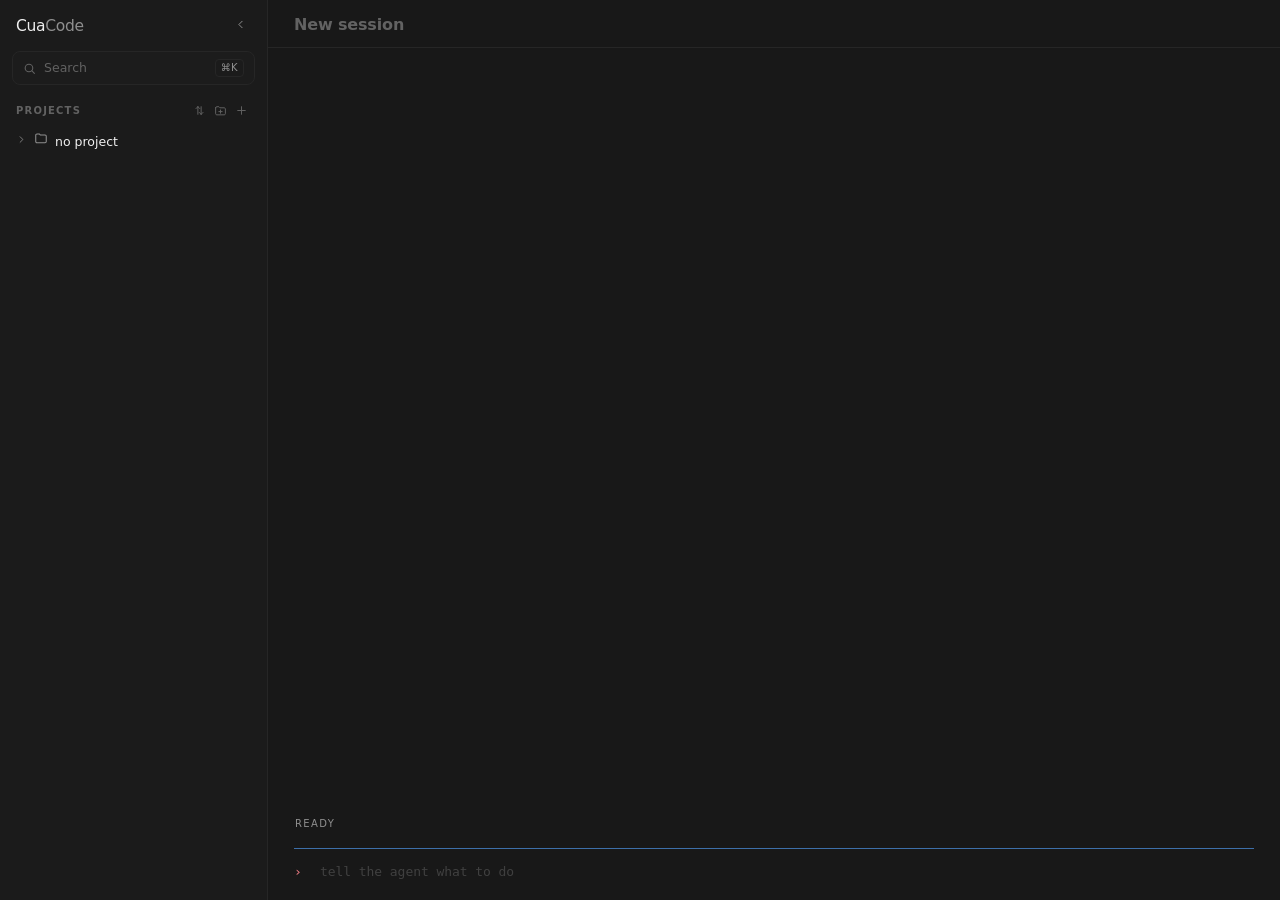
==== commit 054acb1a: "style(bridge): drop the pill from the brand row The wordmark labeling itself Bridge is redundant chr" ====
--- a/go/frontends/bridge/ui/index.html
+++ b/go/frontends/bridge/ui/index.html
@@ -12,7 +12,6 @@
   <aside class="side">
     <div class="brand">
       <span class="brand-word">Cua<em>Code</em></span>
-      <span class="pill">Bridge</span>
       <button class="side-toggle" id="sidetoggle" title="collapse sidebar">
         <svg viewBox="0 0 24 24"><path d="M15 6l-6 6 6 6"/></svg>
       </button>
--- a/go/frontends/bridge/ui/app.css
+++ b/go/frontends/bridge/ui/app.css
@@ -13,7 +13,7 @@
      the separating. Nothing here is pure black; nothing here is warm. */
   --bg:      #181818;  /* canvas */
   --surface: #1b1b1b;  /* the sidebar, code, chips */
-  --raised:  #1c1c1c;  /* a resting tile, a pill */
+  --raised:  #1c1c1c;  /* a resting tile */
   --lit:     #232323;  /* what is being used right now */
   --edge:    #262626;  /* every hairline and border */
 
@@ -78,7 +78,7 @@
    titlebar_darwin.go) span to ~83px, and AppKit paints over the page - a
    narrower rail clips them. */
 .side.rail { width: 88px; }
-.side.rail .brand-word, .side.rail .pill,
+.side.rail .brand-word,
 .side.rail .secthead { display: none; }
 .side.rail .brand { padding: 12px 0 10px; justify-content: center; }
 /* Native lights park over the rail's top: the brand row becomes the lights
@@ -253,17 +253,6 @@
   color: var(--ink-dim);
 }
 
-.pill {
-  font: 600 10px/1 var(--ui);
-  letter-spacing: 0.08em;
-  text-transform: uppercase;
-  color: var(--ink-soft);
-  background: var(--raised);
-  border: 1px solid var(--edge);
-  border-radius: 4px;
-  padding: 4px 8px 3px;
-}
-
 /* --------------------------------------------------- search and section head */
 
 /* The search row is a stub until the cmd+K palette exists; it reads as a
@@ -632,7 +621,7 @@
    the first name lands. */
 .top .name.empty { color: var(--ink-mute); }
 
-/* The project tag, the same voice as the brand's pill a step smaller. */
+/* The project tag, a step smaller than a label on the brand row. */
 .top .tag {
   flex: none;
   font: 600 10.5px/1 var(--ui);
@@ -785,6 +774,30 @@
 }
 #input::placeholder { color: var(--ink-mute); opacity: 0.55; }
 
+/* The $[ completion strip, above the prompt and in the same visual row the tray
+   occupies when there is one. Hidden has to beat the flex below it, hence the
+   explicit [hidden] rule. */
+.skill-menu {
+  display: flex;
+  flex-wrap: wrap;
+  gap: 6px;
+  padding: 10px 0 2px;
+  max-height: 120px;
+  overflow-y: auto;
+}
+.skill-menu[hidden] { display: none; }
+.skill-opt {
+  appearance: none;
+  font: 11px/1.3 var(--mono);
+  color: var(--ink);
+  background: var(--surface);
+  border: 1px solid var(--edge);
+  border-radius: 6px;
+  padding: 4px 8px;
+  cursor: pointer;
+}
+.skill-opt:hover, .skill-opt.sel { border-color: var(--accent); color: var(--accent); }
+
 /* ====================================================== what is attached */
 
 /* The tray sits between the status line and the prompt, because that is the
